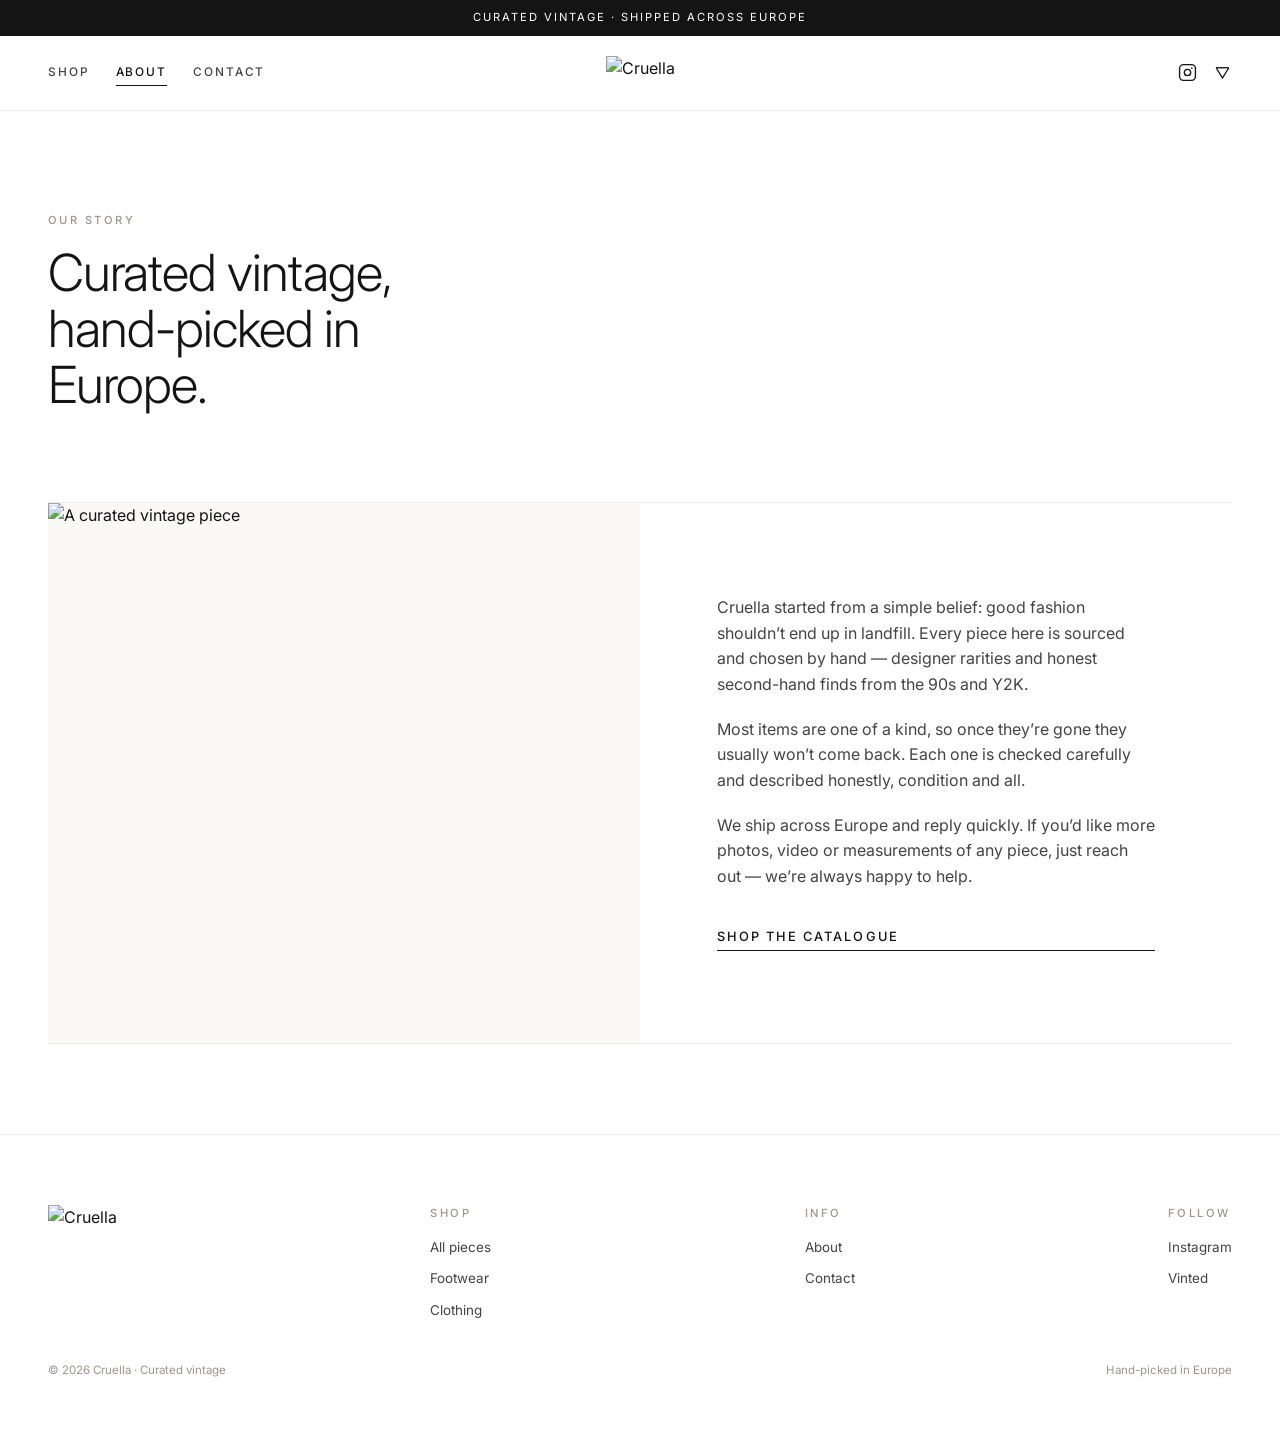
==== about.html @ 68e48e0a "Add files via upload" ====
<!DOCTYPE html>
<html lang="en">
<head>
<meta charset="UTF-8" />
<meta name="viewport" content="width=device-width, initial-scale=1" />
<title>About — Cruella</title>
<meta name="description" content="The story behind Cruella — curated vintage, hand-picked in Europe." />
<link rel="icon" href="fotos/logo.png" />
<link rel="preconnect" href="https://fonts.googleapis.com">
<link rel="preconnect" href="https://fonts.gstatic.com" crossorigin>
<link href="https://fonts.googleapis.com/css2?family=Inter:wght@300;400;500;600&display=swap" rel="stylesheet">
<link rel="stylesheet" href="styles.css" />
</head>
<body>

<div class="announce">Curated vintage · Shipped across Europe</div>
<header class="site-header">
  <div class="wrap hbar">
    <button class="hburger" id="hburger" aria-label="Open menu">
      <svg viewBox="0 0 24 24" fill="none" stroke="currentColor" stroke-width="1.6"><line x1="3" y1="7" x2="21" y2="7"/><line x1="3" y1="12" x2="21" y2="12"/><line x1="3" y1="17" x2="21" y2="17"/></svg>
    </button>
    <nav class="hnav">
      <a href="shop.html">Shop</a>
      <a href="about.html" aria-current="page">About</a>
      <a href="contact.html">Contact</a>
    </nav>
    <a href="index.html" class="hlogo" aria-label="Cruella — home"><img src="fotos/logo.png" alt="Cruella" /></a>
    <div class="hright">
      <a href="https://instagram.com" target="_blank" rel="noopener" aria-label="Instagram"><svg viewBox="0 0 24 24" fill="none" stroke="currentColor" stroke-width="1.7"><rect x="2" y="2" width="20" height="20" rx="5"/><circle cx="12" cy="12" r="4"/><circle cx="17.5" cy="6.5" r="1" fill="currentColor" stroke="none"/></svg></a>
      <a href="https://vinted.com" target="_blank" rel="noopener" aria-label="Vinted"><svg viewBox="0 0 24 24" fill="none" stroke="currentColor" stroke-width="1.7"><path d="M4 6l8 13 8-13"/><path d="M4 6h16"/></svg></a>
    </div>
  </div>
</header>

<div class="mobile-menu" id="mobileMenu">
  <div class="mobile-menu__top">
    <img src="fotos/logo.png" alt="Cruella" />
    <button class="mobile-menu__close" id="mClose" aria-label="Close menu">×</button>
  </div>
  <nav>
    <a href="index.html">Home</a>
    <a href="shop.html">Shop</a>
    <a href="about.html">About</a>
    <a href="contact.html">Contact</a>
  </nav>
  <div class="mobile-menu__social">
    <a href="https://instagram.com" target="_blank" rel="noopener">Instagram</a>
    <a href="https://vinted.com" target="_blank" rel="noopener">Vinted</a>
  </div>
</div>

<main class="wrap">
  <section class="page-intro">
    <p class="label">Our story</p>
    <h1>Curated vintage, hand-picked in Europe.</h1>
  </section>

  <section class="editorial split" style="border-block:1px solid var(--line);margin-bottom:clamp(48px,7vw,90px);">
    <div class="editorial__media"><img src="fotos/0003_1.jpg" alt="A curated vintage piece" /></div>
    <div class="editorial__text">
      <div class="prose">
        <p>Cruella started from a simple belief: good fashion shouldn’t end up in landfill. Every piece here is sourced and chosen by hand — designer rarities and honest second-hand finds from the 90s and Y2K.</p>
        <p>Most items are one of a kind, so once they’re gone they usually won’t come back. Each one is checked carefully and described honestly, condition and all.</p>
        <p>We ship across Europe and reply quickly. If you’d like more photos, video or measurements of any piece, just reach out — we’re always happy to help.</p>
      </div>
      <a href="shop.html" class="link-underline">Shop the catalogue</a>
    </div>
  </section>
</main>

<footer>
  <div class="wrap">
    <div class="foot">
      <a class="foot__logo" href="index.html"><img src="fotos/logo.png" alt="Cruella" /></a>
      <div class="foot__col"><span class="label">Shop</span>
        <a href="shop.html">All pieces</a>
        <a href="shop.html#footwear">Footwear</a>
        <a href="shop.html#clothing">Clothing</a>
      </div>
      <div class="foot__col"><span class="label">Info</span>
        <a href="about.html">About</a>
        <a href="contact.html">Contact</a>
      </div>
      <div class="foot__col"><span class="label">Follow</span>
        <a href="https://instagram.com" target="_blank" rel="noopener">Instagram</a>
        <a href="https://vinted.com" target="_blank" rel="noopener">Vinted</a>
      </div>
    </div>
    <div class="foot__bottom">
      <span>© <span data-year></span> Cruella · Curated vintage</span>
      <span>Hand-picked in Europe</span>
    </div>
  </div>
</footer>

<script src="app.js"></script>
</body>
</html>
---- styles.css ----
/* ============================================================
   CRUELLA — shared styles
   Clean, editorial, photo-led. Black + white, cream as a whisper.
   ============================================================ */
:root{
  --ink:#141414;
  --ink-soft:#444;
  --muted:#9a978f;
  --cream:#fdea9b;     /* logo yellow — used very sparingly */
  --bg:#ffffff;
  --bg-2:#faf9f6;
  --line:#ececec;
  --maxw:1320px;
  --pad:clamp(16px,4vw,48px);
  --fs-label:.7rem;
}
*{box-sizing:border-box;}
html{scroll-behavior:smooth;}
body{
  margin:0;background:var(--bg);color:var(--ink);
  font-family:"Inter",system-ui,-apple-system,Segoe UI,Roboto,Helvetica,Arial,sans-serif;
  font-weight:400;line-height:1.6;-webkit-font-smoothing:antialiased;
  font-size:16px;
}
img{display:block;max-width:100%;}
a{color:inherit;text-decoration:none;}
button{font-family:inherit;cursor:pointer;border:none;background:none;}
.wrap{max-width:var(--maxw);margin:0 auto;padding-inline:var(--pad);}

/* type */
h1,h2,h3{font-weight:400;letter-spacing:-.02em;line-height:1.1;margin:0;}
.label{font-size:var(--fs-label);letter-spacing:.22em;text-transform:uppercase;
  color:var(--muted);font-weight:500;}
.display{font-size:clamp(1.9rem,5vw,3.4rem);font-weight:300;letter-spacing:-.03em;}

/* buttons / links */
.link-underline{display:inline-block;font-size:.8rem;letter-spacing:.16em;
  text-transform:uppercase;font-weight:500;padding-bottom:3px;
  border-bottom:1px solid var(--ink);transition:opacity .2s ease;}
.link-underline:hover{opacity:.55;}
.btn{display:inline-flex;align-items:center;justify-content:center;gap:.5em;
  background:var(--ink);color:#fff;padding:.95em 2em;
  font-size:.76rem;letter-spacing:.16em;text-transform:uppercase;font-weight:500;
  transition:background .2s ease;}
.btn:hover{background:#000;}
.btn--out{background:transparent;color:var(--ink);border:1px solid var(--ink);}
.btn--out:hover{background:var(--ink);color:#fff;}
:focus-visible{outline:2px solid var(--ink);outline-offset:3px;}

/* ---------- announcement ---------- */
.announce{background:var(--ink);color:#fff;text-align:center;
  font-size:.7rem;letter-spacing:.18em;text-transform:uppercase;padding:9px 16px;}

/* ---------- header ---------- */
.site-header{position:sticky;top:0;z-index:60;background:rgba(255,255,255,.92);
  backdrop-filter:blur(8px);border-bottom:1px solid var(--line);}
.hbar{display:grid;grid-template-columns:1fr auto 1fr;align-items:center;
  height:74px;gap:12px;}
.hnav{display:flex;gap:26px;align-items:center;}
.hnav a{font-size:.74rem;letter-spacing:.16em;text-transform:uppercase;font-weight:500;
  color:var(--ink-soft);position:relative;padding:4px 0;}
.hnav a::after{content:"";position:absolute;left:0;right:100%;bottom:0;height:1.5px;
  background:var(--ink);transition:right .22s ease;}
.hnav a:hover::after,.hnav a[aria-current="page"]::after{right:0;}
.hnav a:hover,.hnav a[aria-current="page"]{color:var(--ink);}
.hlogo{justify-self:center;}
.hlogo img{height:34px;width:auto;}
.hright{display:flex;gap:16px;align-items:center;justify-self:end;}
.hright a{display:inline-flex;}
.hright svg{width:19px;height:19px;}
.hburger{display:none;justify-self:start;padding:6px;}
.hburger svg{width:24px;height:24px;}

/* mobile menu overlay */
.mobile-menu{position:fixed;inset:0;z-index:70;background:#fff;display:none;
  flex-direction:column;padding:24px var(--pad);}
.mobile-menu.open{display:flex;}
.mobile-menu__top{display:flex;justify-content:space-between;align-items:center;height:50px;}
.mobile-menu__top img{height:30px;}
.mobile-menu__close{font-size:1.8rem;line-height:1;}
.mobile-menu nav{display:flex;flex-direction:column;margin-top:24px;}
.mobile-menu nav a{font-size:1.5rem;font-weight:300;letter-spacing:-.01em;
  padding:16px 0;border-bottom:1px solid var(--line);}
.mobile-menu__social{margin-top:auto;display:flex;gap:20px;padding-top:24px;}
.mobile-menu__social a{font-size:.8rem;letter-spacing:.14em;text-transform:uppercase;}

/* ---------- hero / editorial blocks ---------- */
.hero{position:relative;}
.hero__img{width:100%;height:clamp(420px,82vh,820px);object-fit:cover;background:var(--bg-2);}
.hero__overlay{position:absolute;inset:0;display:flex;flex-direction:column;
  align-items:center;justify-content:flex-end;text-align:center;
  padding:0 var(--pad) clamp(34px,7vh,72px);
  background:linear-gradient(to top,rgba(0,0,0,.34),transparent 42%);}
.hero__overlay *{color:#fff;}
.hero__overlay .label{color:rgba(255,255,255,.85);margin-bottom:14px;}
.hero__overlay h1{font-size:clamp(2rem,6vw,4.2rem);font-weight:300;margin-bottom:22px;}
.hero__overlay .link-underline{border-color:#fff;}

.editorial{display:grid;grid-template-columns:1fr;}
@media(min-width:880px){.editorial.split{grid-template-columns:1fr 1fr;}}
.editorial__media img{width:100%;height:clamp(360px,60vh,680px);object-fit:cover;background:var(--bg-2);}
.editorial__text{padding:clamp(34px,6vw,80px);display:flex;flex-direction:column;
  justify-content:center;gap:18px;}
.editorial__text.center{align-items:center;text-align:center;}
.editorial__text h2{font-size:clamp(1.5rem,3.2vw,2.4rem);font-weight:300;}
.editorial__text p{color:var(--ink-soft);font-size:1rem;max-width:46ch;margin:0;}

/* founder note */
.note{background:var(--bg-2);text-align:center;}
.note .wrap{padding-block:clamp(56px,9vw,110px);max-width:760px;}
.note h2{font-size:clamp(1.4rem,3vw,2.1rem);font-weight:300;margin-bottom:22px;}
.note p{color:var(--ink-soft);font-size:1.05rem;margin:0 auto;}
.note .sign{margin-top:24px;font-style:italic;color:var(--ink);}

/* ---------- section frame ---------- */
.section{padding-block:clamp(54px,8vw,104px);}
.section__head{display:flex;justify-content:space-between;align-items:flex-end;
  gap:16px;margin-bottom:clamp(26px,4vw,46px);flex-wrap:wrap;}
.section__head h2{font-size:clamp(1.4rem,3vw,2rem);font-weight:300;}

/* ---------- product grid ---------- */
.pgrid{display:grid;gap:clamp(14px,2vw,34px) clamp(12px,1.6vw,24px);
  grid-template-columns:repeat(2,1fr);}
@media(min-width:760px){.pgrid{grid-template-columns:repeat(3,1fr);}}
@media(min-width:1080px){.pgrid{grid-template-columns:repeat(4,1fr);}}
.pcard{display:block;text-align:left;width:100%;background:none;}
.pcard__media{position:relative;aspect-ratio:3/4;background:var(--bg-2);overflow:hidden;}
.pcard__media img{width:100%;height:100%;object-fit:cover;transition:opacity .4s ease,transform .6s ease;}
.pcard__media img.alt{position:absolute;inset:0;opacity:0;}
.pcard:hover .pcard__media img.main{opacity:0;}
.pcard:hover .pcard__media img.alt{opacity:1;}
.pcard__tag{position:absolute;top:10px;left:10px;background:#fff;color:var(--ink);
  font-size:.6rem;letter-spacing:.16em;text-transform:uppercase;font-weight:600;
  padding:.4em .65em;}
.pcard.sold .pcard__media{filter:grayscale(1);opacity:.78;}
.pcard__info{padding:12px 2px 0;}
.pcard__brand{display:block;font-size:.62rem;letter-spacing:.16em;text-transform:uppercase;
  color:var(--muted);font-weight:500;}
.pcard__name{display:block;font-size:.92rem;font-weight:400;margin:3px 0 0;line-height:1.35;}
.pcard__price{display:block;font-size:.9rem;margin-top:5px;color:var(--ink);}
.pcard__price .sold-txt{color:var(--muted);}
.empty{padding:60px 0;text-align:center;color:var(--muted);grid-column:1/-1;}

/* ---------- shop page filters ---------- */
.shop-head{padding-top:clamp(34px,5vw,60px);}
.shop-head h1{font-size:clamp(1.7rem,4vw,2.6rem);font-weight:300;}
.filters{margin:26px 0 8px;display:flex;flex-direction:column;gap:14px;}
.frow{display:flex;flex-wrap:wrap;gap:8px;align-items:center;}
.frow[hidden]{display:none;}
.frow__label{font-size:.64rem;letter-spacing:.18em;text-transform:uppercase;
  color:var(--muted);font-weight:600;min-width:64px;}
.chip{border:1px solid var(--line);background:#fff;color:var(--ink-soft);
  padding:.5em .95em;border-radius:0;font-size:.78rem;transition:all .15s ease;}
.chip:hover{border-color:var(--ink);color:var(--ink);}
.chip[aria-pressed="true"]{background:var(--ink);color:#fff;border-color:var(--ink);}
.chip--sub[aria-pressed="true"]{background:#fff;color:var(--ink);border-color:var(--ink);
  box-shadow:inset 0 -3px 0 var(--cream);}
.result-count{font-size:.78rem;color:var(--muted);margin:18px 0 28px;}

/* ---------- quick view modal ---------- */
.modal{position:fixed;inset:0;z-index:100;display:none;}
.modal.open{display:block;}
.modal__bg{position:absolute;inset:0;background:rgba(20,20,20,.5);}
.modal__panel{position:absolute;inset:auto 0 0 0;margin:0 auto;max-width:1040px;
  background:#fff;max-height:94vh;overflow:auto;}
@media(min-width:760px){.modal__panel{inset:50% 0 auto 0;transform:translateY(-50%);max-height:90vh;}}
.modal__grid{display:grid;grid-template-columns:1fr;}
@media(min-width:760px){.modal__grid{grid-template-columns:1.1fr 1fr;}}
.modal__media{position:relative;background:var(--bg-2);}
.modal__media img{width:100%;height:100%;max-height:56vh;object-fit:cover;}
@media(min-width:760px){.modal__media img{max-height:90vh;}}
.gal-btn{position:absolute;top:50%;transform:translateY(-50%);background:rgba(255,255,255,.92);
  width:38px;height:38px;border:1px solid var(--line);font-size:1.1rem;display:none;
  align-items:center;justify-content:center;}
.modal__media.many .gal-btn{display:flex;}
.gal-btn.prev{left:12px;}.gal-btn.next{right:12px;}
.gal-dots{position:absolute;bottom:12px;left:0;right:0;display:flex;gap:6px;justify-content:center;}
.gal-dots span{width:6px;height:6px;border-radius:50%;background:rgba(255,255,255,.55);}
.gal-dots span.on{background:#fff;}
.modal__info{padding:clamp(24px,3vw,46px);position:relative;}
.modal__close{position:absolute;top:16px;right:18px;font-size:1.6rem;line-height:1;color:var(--muted);}
.modal__brand{font-size:.66rem;letter-spacing:.18em;text-transform:uppercase;color:var(--muted);font-weight:600;}
.modal__name{font-size:clamp(1.4rem,3vw,2rem);font-weight:300;margin:.4rem 0 .8rem;}
.modal__price{font-size:1.2rem;margin-bottom:1.4rem;}
.modal__price .sold-txt{color:var(--muted);font-size:1rem;}
.spec{display:grid;grid-template-columns:auto 1fr;gap:8px 20px;font-size:.9rem;margin:0 0 1.5rem;
  padding-top:1.2rem;border-top:1px solid var(--line);}
.spec dt{color:var(--muted);}.spec dd{margin:0;}
.modal__desc{font-size:.96rem;color:var(--ink-soft);margin-bottom:1.6rem;}
.modal__note{font-size:.72rem;color:var(--muted);margin-top:12px;}

/* ---------- reviews wall ---------- */
.reviews{background:var(--bg-2);}
.rev-grid{columns:1;column-gap:18px;}
@media(min-width:640px){.rev-grid{columns:2;}}
@media(min-width:1000px){.rev-grid{columns:3;}}
.rev-card{break-inside:avoid;background:#fff;border:1px solid var(--line);
  padding:20px;margin-bottom:18px;display:flex;flex-direction:column;gap:12px;}
.rev-card__top{display:flex;align-items:center;gap:11px;}
.rev-av{width:38px;height:38px;border-radius:50%;background:var(--cream);color:var(--ink);
  display:flex;align-items:center;justify-content:center;font-weight:600;font-size:.9rem;flex:0 0 auto;
  overflow:hidden;}
.rev-av img{width:100%;height:100%;object-fit:cover;}
.rev-id{display:flex;flex-direction:column;line-height:1.25;}
.rev-name{font-weight:600;font-size:.86rem;}
.rev-handle{font-size:.74rem;color:var(--muted);}
.rev-src{margin-left:auto;display:inline-flex;align-items:center;gap:5px;
  font-size:.62rem;letter-spacing:.1em;text-transform:uppercase;color:var(--muted);font-weight:600;}
.rev-src svg{width:14px;height:14px;}
.rev-stars{color:var(--ink);letter-spacing:2px;font-size:.85rem;}
.rev-text{font-size:.94rem;color:var(--ink-soft);margin:0;}
.rev-date{font-size:.72rem;color:var(--muted);}
.rev-shot{padding:0;border:1px solid var(--line);background:#fff;break-inside:avoid;
  margin-bottom:18px;}
.rev-shot img{width:100%;height:auto;}

/* ---------- newsletter / contact strip ---------- */
.strip-cta{text-align:center;}
.strip-cta .wrap{padding-block:clamp(54px,8vw,100px);max-width:640px;}
.strip-cta h2{font-size:clamp(1.5rem,3.4vw,2.3rem);font-weight:300;margin-bottom:14px;}
.strip-cta p{color:var(--ink-soft);margin:0 auto 26px;}

/* ---------- footer ---------- */
footer{border-top:1px solid var(--line);padding-block:clamp(40px,6vw,70px);}
.foot{display:flex;flex-wrap:wrap;gap:32px;justify-content:space-between;align-items:flex-start;}
.foot__logo img{height:30px;}
.foot__col{display:flex;flex-direction:column;gap:10px;}
.foot__col .label{margin-bottom:4px;}
.foot__col a{font-size:.84rem;color:var(--ink-soft);}
.foot__col a:hover{color:var(--ink);}
.foot__bottom{margin-top:40px;display:flex;justify-content:space-between;flex-wrap:wrap;gap:10px;
  font-size:.72rem;color:var(--muted);}

/* ---------- page intro (about/contact) ---------- */
.page-intro{padding-block:clamp(48px,7vw,90px);}
.page-intro .label{margin-bottom:14px;}
.page-intro h1{font-size:clamp(2rem,5vw,3.2rem);font-weight:300;max-width:16ch;}
.prose{max-width:620px;font-size:1.05rem;color:var(--ink-soft);}
.prose p{margin:0 0 1.2em;}
.contact-grid{display:grid;gap:16px;grid-template-columns:1fr;margin-top:8px;}
@media(min-width:680px){.contact-grid{grid-template-columns:1fr 1fr;}}
.contact-block{border:1px solid var(--line);padding:26px;}
.contact-block h3{font-size:1rem;font-weight:600;margin-bottom:6px;}
.contact-block p{margin:0 0 12px;color:var(--ink-soft);font-size:.92rem;}

/* responsive header */
@media(max-width:860px){
  .hbar{grid-template-columns:1fr auto 1fr;height:62px;}
  .hnav{display:none;}
  .hburger{display:inline-flex;}
  .hlogo img{height:30px;}
}
@media(prefers-reduced-motion:reduce){*{scroll-behavior:auto!important;transition:none!important;}}
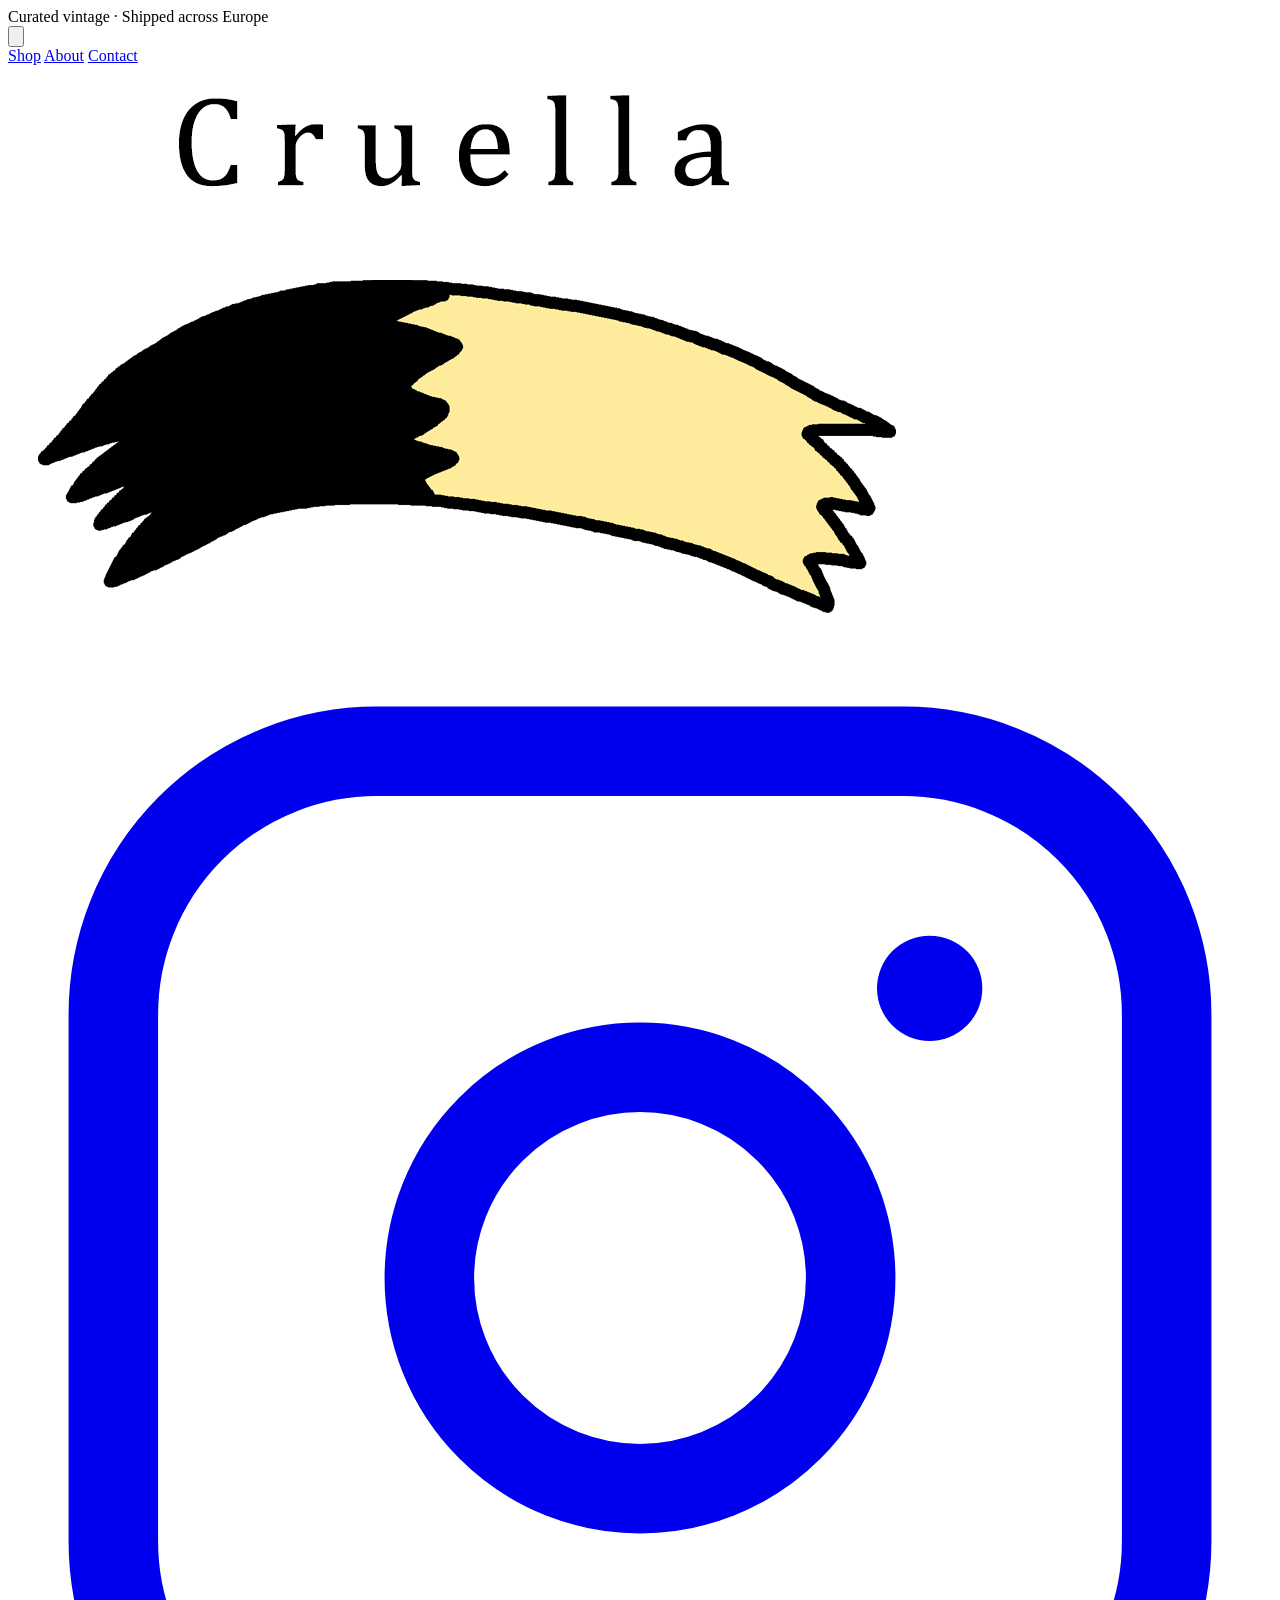
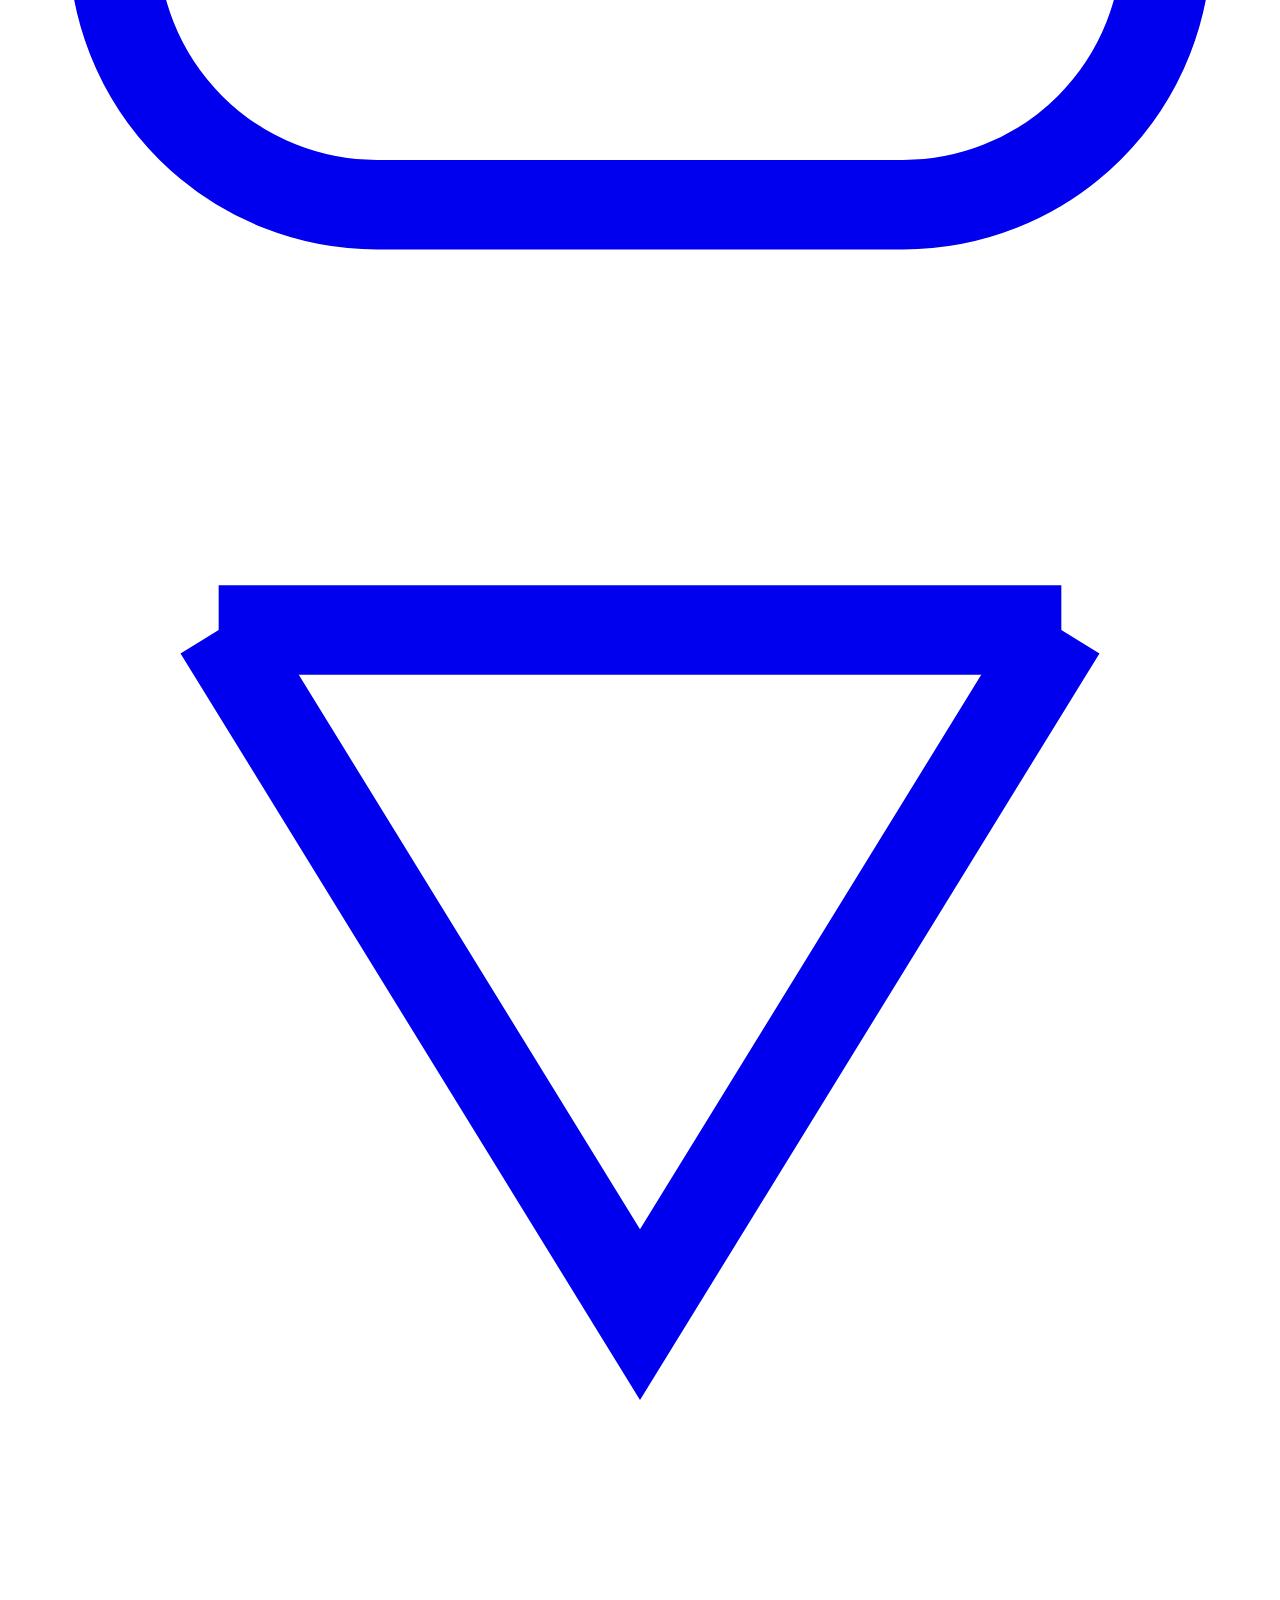
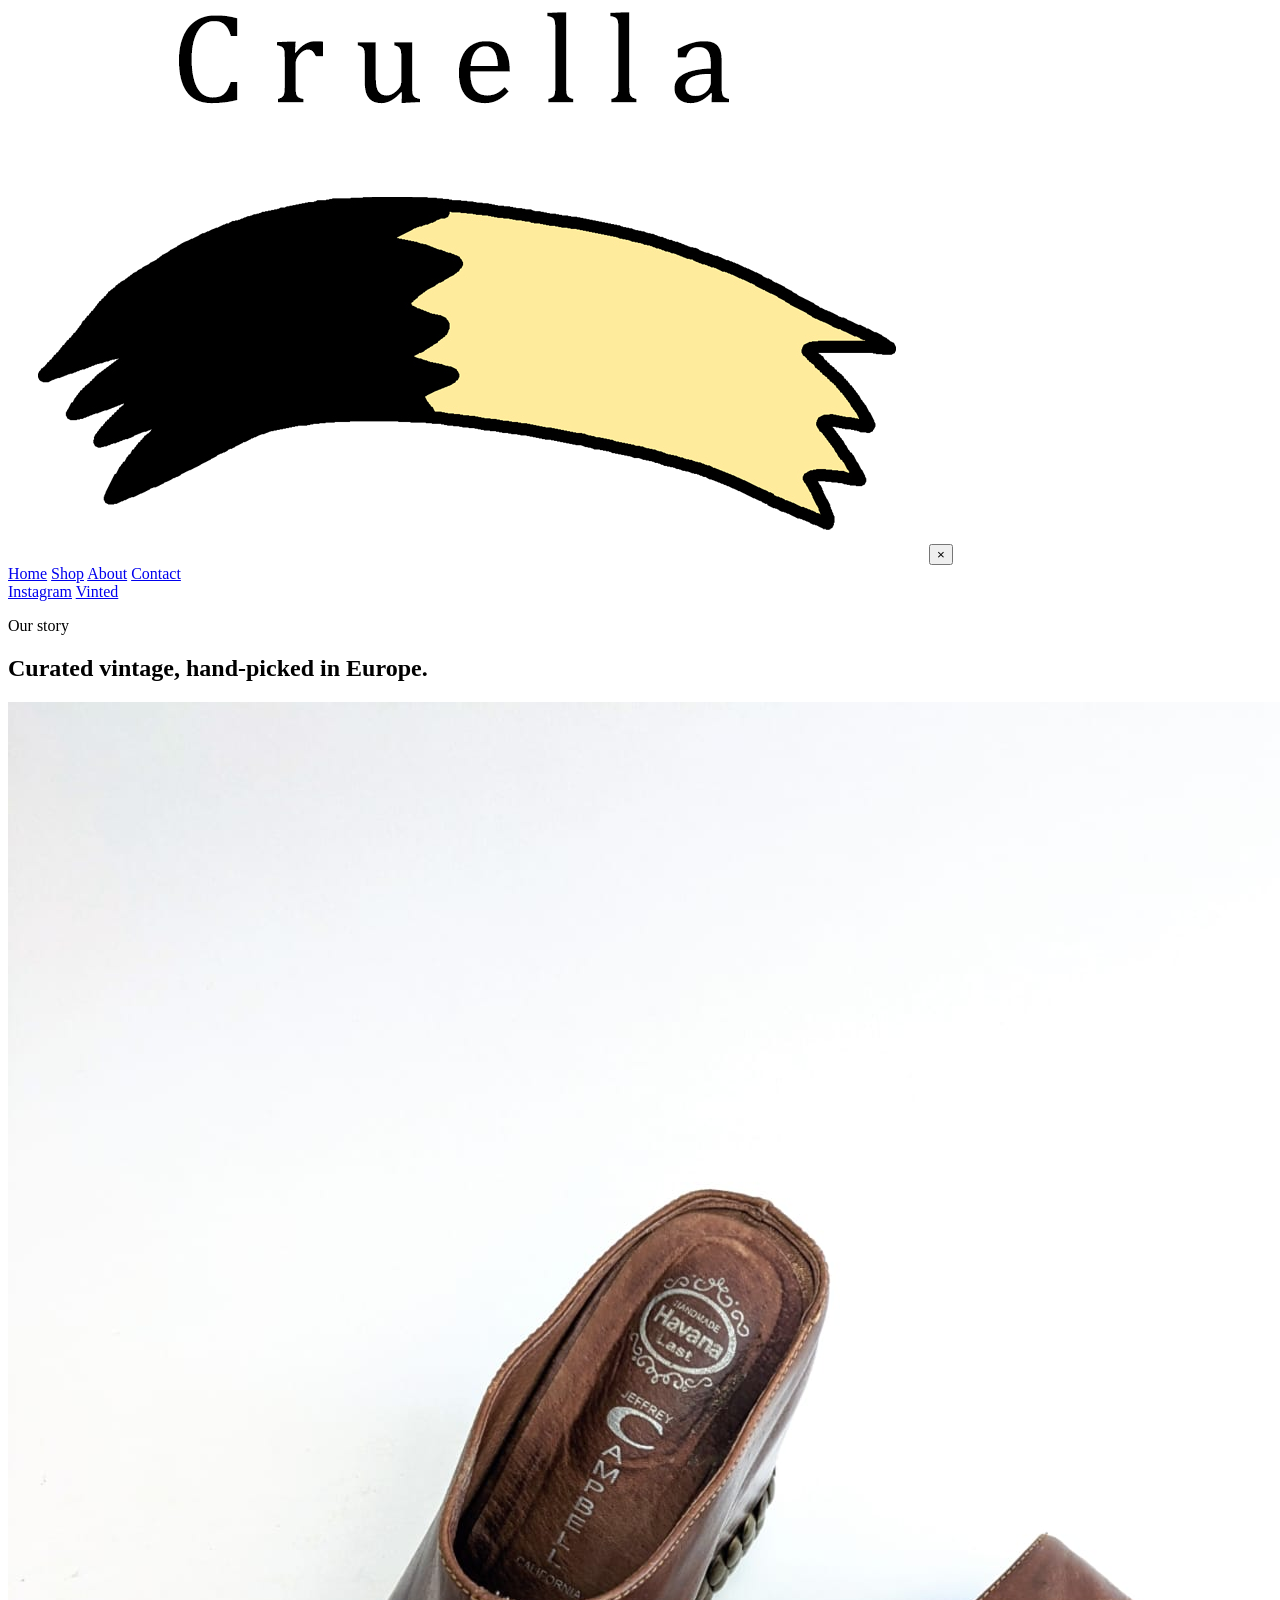
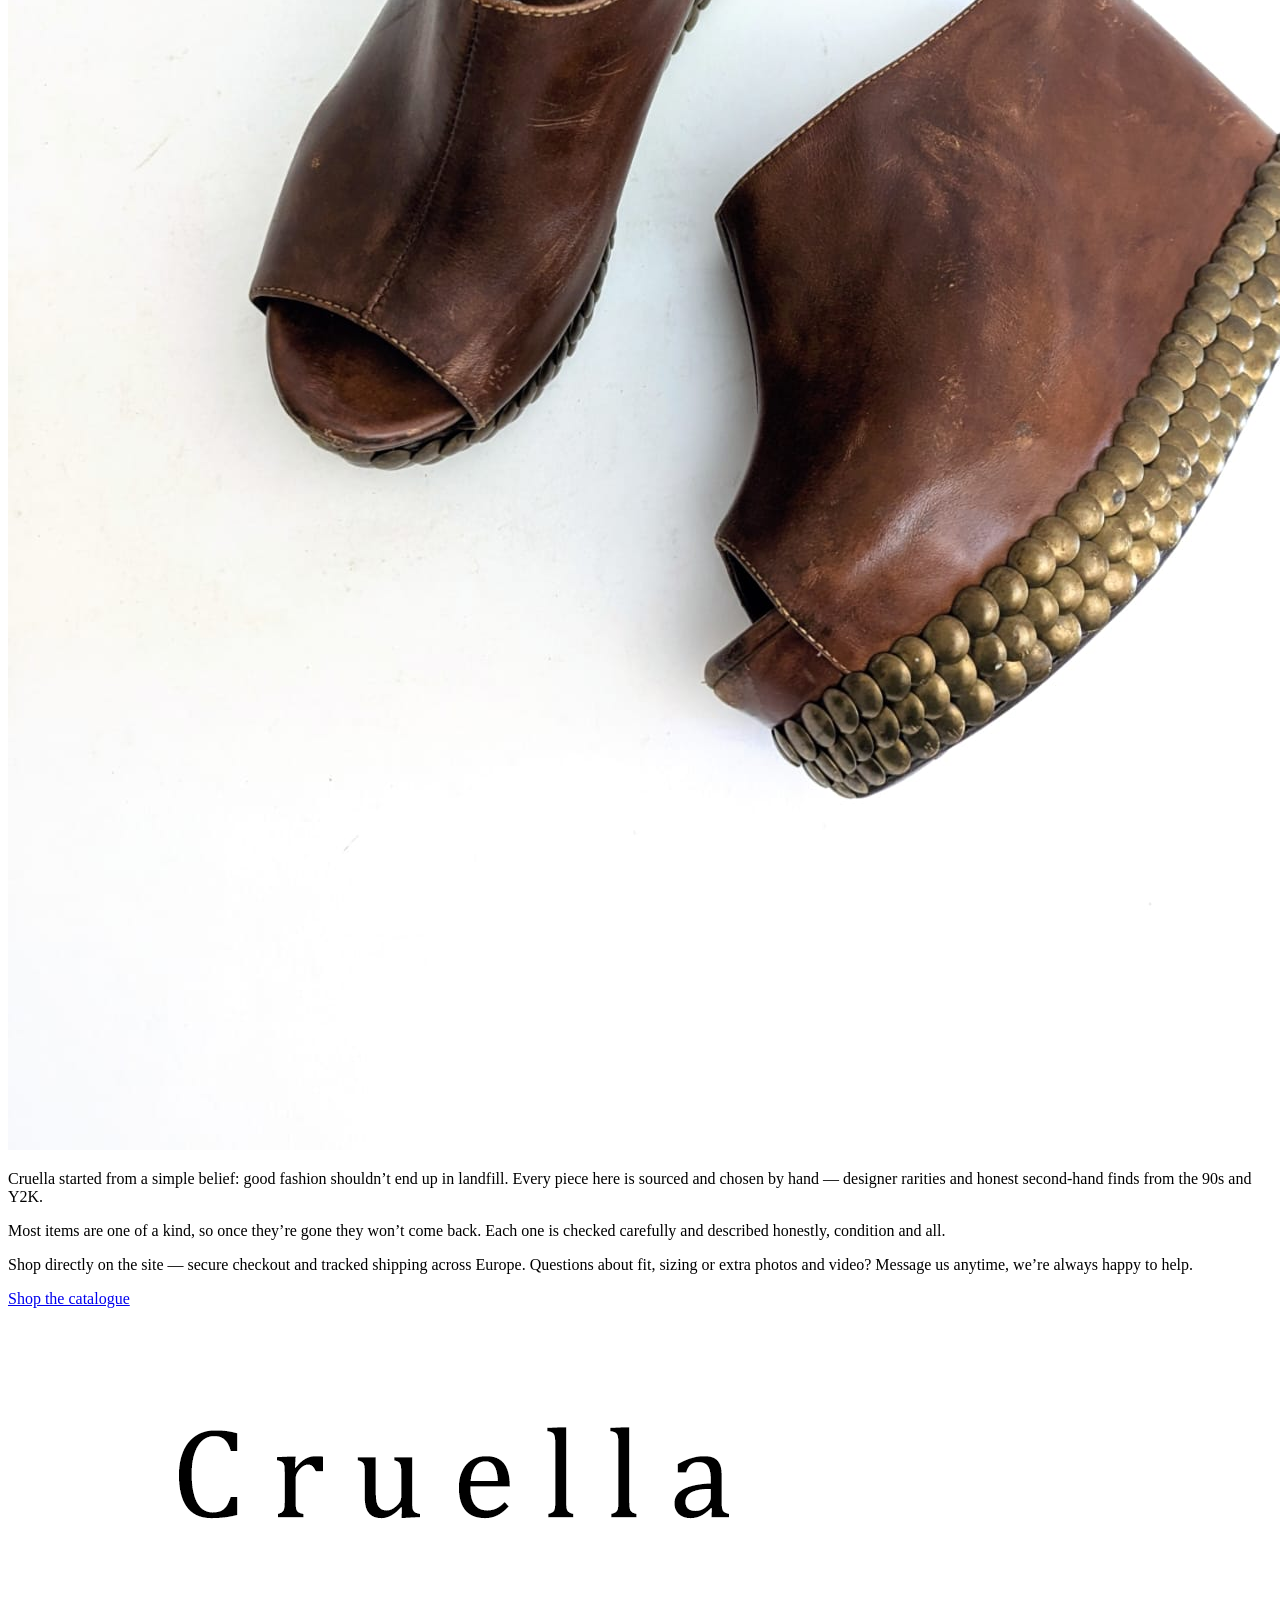
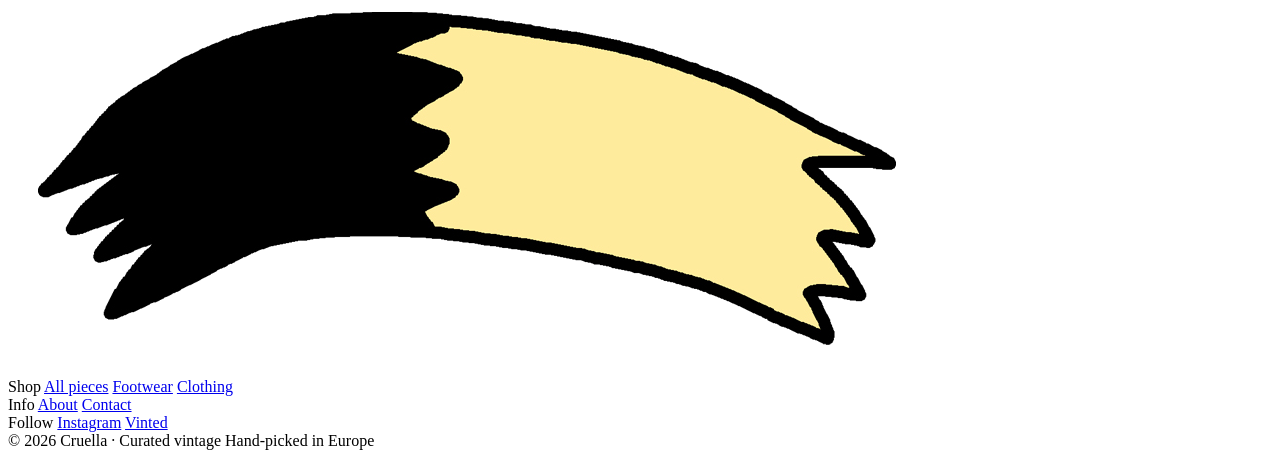
==== commit 044b910b: "Add files via upload" ====
--- a/about.html
+++ b/about.html
@@ -60,8 +60,8 @@
     <div class="editorial__text">
       <div class="prose">
         <p>Cruella started from a simple belief: good fashion shouldn’t end up in landfill. Every piece here is sourced and chosen by hand — designer rarities and honest second-hand finds from the 90s and Y2K.</p>
-        <p>Most items are one of a kind, so once they’re gone they usually won’t come back. Each one is checked carefully and described honestly, condition and all.</p>
-        <p>We ship across Europe and reply quickly. If you’d like more photos, video or measurements of any piece, just reach out — we’re always happy to help.</p>
+        <p>Most items are one of a kind, so once they’re gone they won’t come back. Each one is checked carefully and described honestly, condition and all.</p>
+        <p>Shop directly on the site — secure checkout and tracked shipping across Europe. Questions about fit, sizing or extra photos and video? Message us anytime, we’re always happy to help.</p>
       </div>
       <a href="shop.html" class="link-underline">Shop the catalogue</a>
     </div>
